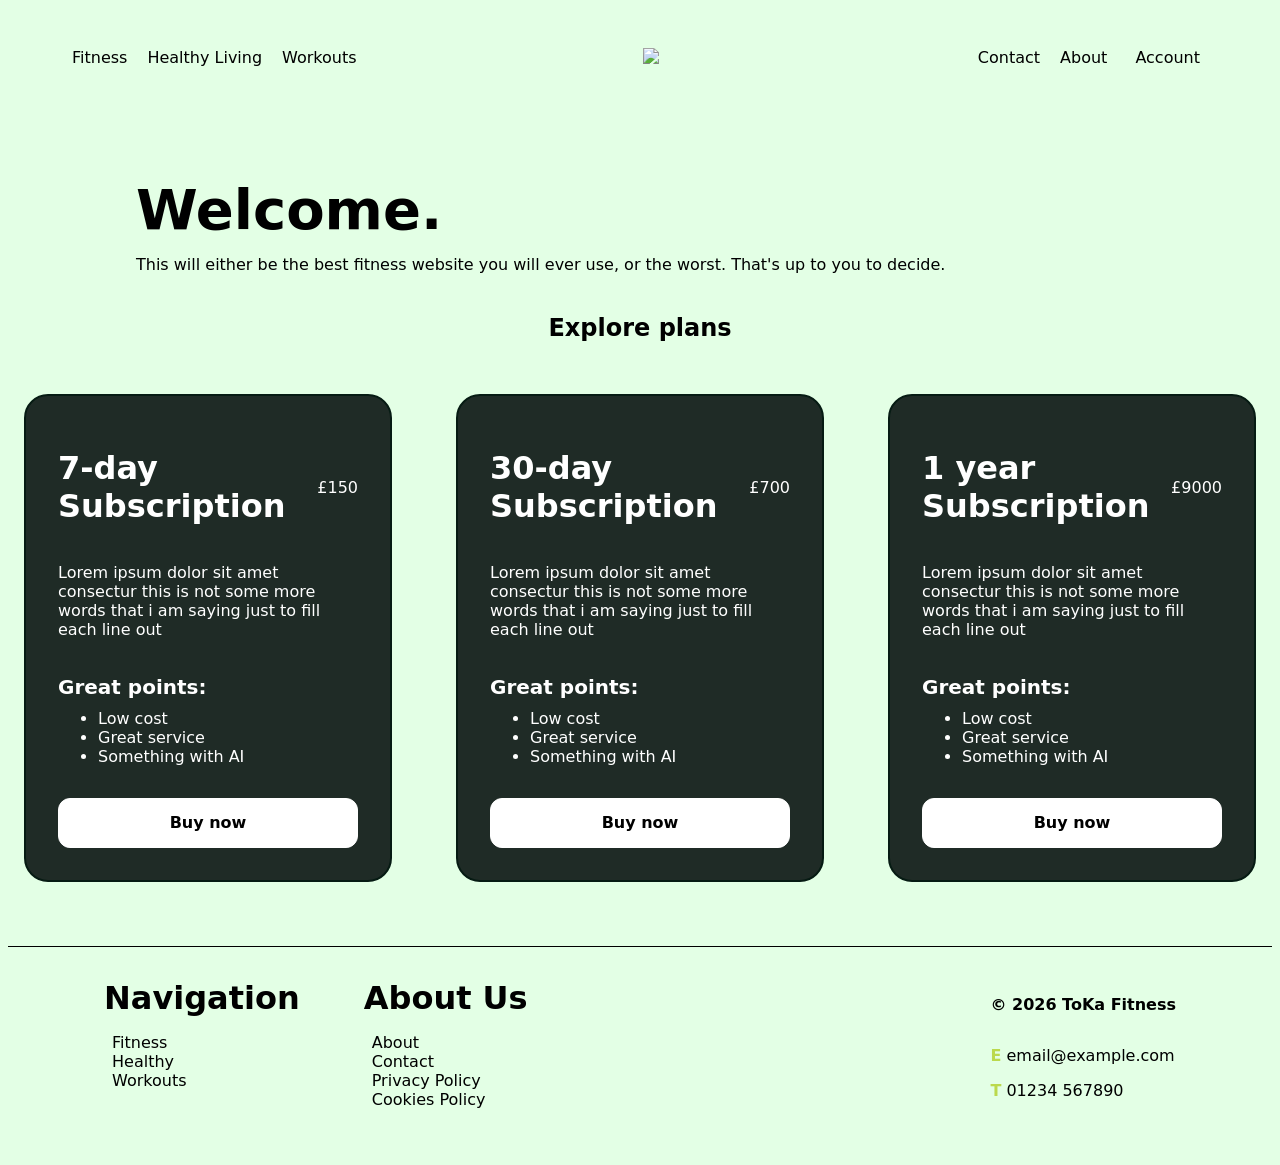
==== index.html @ 428060e7 "Merge branch 'main' of https://github.com/devster3000/fitness-website" ====
<!doctype html>
<html>
  <head>
    <meta charset="utf-8" />
    <title>Home - ToKa</title>
    <meta name="viewport" content="width=device-width, initial-scale=1" />
    <link rel="stylesheet" href="/styles.css" />

    <link rel="icon" type="image/x-icon" href="/assets/logo/favicon.png">
  </head>

  <body>
    <header>
        <nav>
          <ul class="left-buttons">
            <li><a href="/pages/fitness.html">Fitness</a></li>
            <li><a href="/pages/healthyliving.html">Healthy Living</a></li>
            <li><a href="/pages/workouts.html">Workouts</a></li>
          </ul>

          <div class="centre-nav">
            <a href="/index.html"><img src="/assets/logo/wordmark.png"></a>
          </div>

          <ul class="right-buttons">
            <li><a href="/pages/contact.html">Contact</a></li>
            <li><a href="/pages/about.html">About</a></li>
            <div class="dropdown">
              <li class="account-button"><a href="#">Account</a></li>
              <div class="dropdown-items">
                <a href="#">My Account</a>
                <a href="#">Membership</a>
                <a href="#">Friends (0)</a>
                <a href="#">Settings</a>
                <div class="sign-out">
                  <a href="#">Sign Out</a>
                </div>
              </div>
            </div>
          </ul>
        </nav>
    </header>


    <div class="content">
      <h1 class="greeting-text" style="justify-content: start;">Welcome.</h1>
      <p class="subtitle-text">This will either be the best fitness website you will ever use, or the worst. That's up to you to decide.</p>

      <h2 style="display: flex; justify-content: center; padding-top: 20px;">Explore plans</h2>

      <div class="row">
        <div class="box">
          <div class="row">
          <h1>7-day Subscription</h1>
          <p style="size: 12px; justify-content:center; margin-left: 20px;">£150</p>
          </div>

          <p>
            Lorem ipsum dolor sit amet consectur this is not some more words that 
            i am saying just to fill each line out 
          </p>

          <p style="font-weight: bold; font-size: 20px;">Great points:</p>
          <ul style="margin-top: -10px;">
            <li>Low cost</li>
            <li>Great service</li>
            <li>Something with AI</li>

          </ul>

          <a href="#"><div class="box-button">Buy now</div></a>
        </div>

        <div class="box">
          <div class="row">
          <h1>30-day Subscription</h1>
          <p style="size: 12px; justify-content:center; margin-left: 20px;">£700</p>
          </div>

          <p>
            Lorem ipsum dolor sit amet consectur this is not some more words that 
            i am saying just to fill each line out 
          </p>

          <p style="font-weight: bold; font-size: 20px;">Great points:</p>
          <ul style="margin-top: -10px;">
            <li>Low cost</li>
            <li>Great service</li>
            <li>Something with AI</li>

          </ul>

          <a href="#"><div class="box-button">Buy now</div></a>
        </div>

        <div class="box">
          <div class="row">
          <h1>1 year Subscription</h1>
          <p style="size: 12px; justify-content:center; margin-left: 20px;">£9000</p>
          </div>

          <p>
            Lorem ipsum dolor sit amet consectur this is not some more words that 
            i am saying just to fill each line out 
          </p>

          <p style="font-weight: bold; font-size: 20px;">Great points:</p>
          <ul style="margin-top: -10px;">
            <li>Low cost</li>
            <li>Great service</li>
            <li>Something with AI</li>

          </ul>

          <a href="#"><div class="box-button">Buy now</div></a>
        </div>

      </div>

    </div>

    
    <footer>
        <div class="categories">
            <div class="footer-column">
                <div class="footer-titles">Navigation</div>
                <ul>
                    <li class="footer-text"><a href="/pages/fitness.html">Fitness</a></li>
                    <li class="footer-text"><a href="/pages/healthyliving.html">Healthy</a></li>
                    <li class="footer-text"><a href="/pages/workouts.html">Workouts</a></li>
                </ul>
            </div>

            <div class="footer-column">
                <div class="footer-titles">About Us</div>
                <ul>
                    <li class="footer-text"><a href="/pages/about.html">About</a></li>
                    <li class="footer-text"><a href="/pages/contact.html">Contact</a></li>
                    <li class="footer-text"><a href="/pages/policy.html">Privacy Policy</a></li>
                    <li class="footer-text"><a href="/pages/policy.html">Cookies Policy</a></li>
                </ul>

            </div>
        </div>

        <div class="contact">
            <p style="font-weight: bold;">© 2026 ToKa Fitness</p>
            <a href="mailto:email@example.com"><p><b style="color: #bbd94d;">E</b> email@example.com</p></a> 
            <a href="tel:01234567890" style="margin-top: -1rem;"><p><b style="color: #bbd94d;">T</b> 01234 567890</p></a>   
        </div>
    </footer>
  </body>

</html>
---- styles.css ----
/* === Main Page === */
.content {
    margin-top: 2rem;
    margin-left: 2rem;
    margin-right: 2rem;
    margin-bottom: 2rem;

    justify-content: center;
}



/* === Text & Assets === */

body {
    display: flex;
    font-family: system-ui, -apple-system, BlinkMacSystemFont, 'Segoe UI', Roboto, Oxygen, Ubuntu, Cantarell, 'Open Sans', 'Helvetica Neue', sans-serif;
    cursor: url("assets/cursor-files/cursor_pointer.png"), auto;

    background-color: #e3ffe5;

    flex-direction: column;
}

a {
    text-decoration: none;
    color: black;
    cursor: url("/assets/cursor-files/cursor_link.png"), pointer;
}



/* === Nav Bar (header) === */


nav {
    display: flex;
    justify-content: space-between;
    align-items: center;
    padding: 2rem;
}

.theme-button{
    border: 1px solid black;
    border-radius: 1000px;

    max-width: 60px;
    max-height: 30px;

    min-width: 60px;
    min-height: 30px;
}

.theme-button img {
    min-width: 20px;
    min-height: auto;
}

.left-buttons,
.right-buttons {
    display: flex;
    align-items: center;
    flex-direction: row;
    gap: 20px;
    list-style: none;
    margin: 0;
    margin-left: 2rem;
    padding: 0;
}

.left-buttons li,
.right-buttons li,
.footer.text {
    transition: transform 0.3s ease-in-out;
    cursor: pointer;
}

.left-buttons li:hover,
.right-buttons li:hover {
    transform: translateY(-5px);
}

.centre-nav {
    display: flex;
    align-items: center;
    justify-content: center;

    transition: transform 0.3s ease-in-out;
}

.centre-nav img {
    width: 300px;
    height: auto;
    transition: transform 0.3s ease-in-out;

}

.centre-nav:hover {
    transform: translate3d(10px);
}

/* Account button dropdown */
.account-button {
    padding: 0.5rem;
    cursor: pointer;
    align-items: center;
    transition: transform 0.3s ease-in-out;
}

.dropdown {
    position: relative;
    margin-right: 2rem;
}

.dropdown-items {
    display: none;
    position: absolute;
    min-width: 140px;
}

.dropdown-items a {
    padding: 12px 16px;
    display: block;
}

.dropdown-items a:hover {
    color: white;
    background-color: black;
}

.dropdown:hover .dropdown-items {
    display: block;
}

.account-button a {
    color: inherit;
}

.account-button:hover,
.dropdown-items {
    background-color: white;
    color: black;
}

.sign-out a {
    display: block;
}

.sign-out a:hover {
    background-color: #cd3030;
    color: white;
}



/* === Footer === */
footer {
    display: flex;
    justify-content: space-between;
    align-items: start;
    padding: 2rem;
    padding-left: 6rem;
    padding-right: 6rem;
    border-top: 1px solid black;
}

.categories {
    display: flex;
    justify-content: start;
}

.footer-titles {
    font-size: 2rem;
    font-weight: bold;
    padding-right: 4rem;
    list-style: none;
}

.footer-text,
.footer-text li {
    font-size: 1rem;
    margin-left: -2rem;
    text-decoration: none;
    list-style: none;
    transition: transform 0.3s ease-in-out;
}

.footer-text:hover {
    transform: translateX(5px);
}

.contact {
    display: flex;
    flex-direction: column;

    justify-content: start;
    align-items:start;
}


/* === Page Contents === */
.greeting-text {
    display: flex;
    font-size: 3.5rem;
    font-weight: bold;

    padding-left: 6rem;
}

.subtitle-text {
    display: flex;
    padding-left: 6rem;

    margin-top: -1.5rem;
}

.row {
    display: flex;

    align-items: center;
    justify-content: center;
    flex-direction: row;
}

.row img {
    border-radius: 16px;
    max-width: 500px;
    height: auto;
}


.box {
    display: flex;
    flex-direction: column;
    
    margin: 2rem;
    padding: 2rem;

    border: 2px solid #061b13;
    background: #1f2b26;
    border-radius: 24px;
    color: white;

    min-width: 300px;
    min-height: 300px;

    max-width: 310px;

    transition: transform 0.3s ease-in-out;
}

.box:hover,
.box-button:hover {
    transform: translateY(-10px);
}

.box h1 {
    display: flex;

    font-size: 2rem;
    font-weight: bold;
}

.box-button {
    display: flex;

    justify-content: center;
    align-items: center;

    margin-top: 1rem;

    background: white;
    border: 1px solid white;
    border-radius: 12px;

    font-weight: bold;

    min-height: 3rem;

    transition: transform 0.3s ease-in-out;
}

.workout-box {
    display: flex;
    justify-content: center;
    padding-left: 2rem;
}

.workout-box img {
    width: 70px;
    height: auto;
    justify-content: start;
    margin-left: -70px;
}

/* == About Page == */
.about-titles {
    margin-left: 8rem;
    padding-left: 2rem;
    font-weight: bold;

    border-left: 10px solid #bbd94d;
}

.about-row {
    display: flex;

    justify-content: center;
    flex-direction: row;

    margin-left: 8rem;
    margin-right: 8rem;

    margin-top: -70px;
}

.about-row img {
    border-radius: 16px;
    max-width: 1200px;
    height: auto;
}

.about-section {
    display: flex;
    flex-direction: column;
    
    margin: 2rem;
    padding: 2rem;

    min-width: 300px;
    min-height: 200px;

    max-width: 700px;
}


/* Contact Page */


.centred-content {
    display: flex;
    justify-content: center;
    align-items: center;
    flex-direction: column;
}

.form-box {
    display: flex;
    flex-direction: column;

    justify-content: center;
    align-items: center;

    min-width: 700px;

    margin: 2rem;
    padding: 4rem;

    border: 2px solid #1a1a1a;
    background-color: #0c0c0c;
    color: white;
    border-radius: 16px;
}

input[type=text], select, textarea {
    padding: 12px; 
    border: 1px solid white;
    border-radius: 4px; 
    box-sizing: border-box;
    margin-top: 6px; 
    margin-bottom: 16px; 
    resize: vertical
}

input[type=submit] {
    background-color: white;
    background: white;
    border: 1px solid white;
    color: black;
    border-radius: 16px;

    font-weight: bold;
    min-width: 3rem;

    transition: transform 0.3s ease-in-out;
    font-weight: bold;
    padding: 12px 20px;
    border: none;
    cursor: url("/assets/cursor-files/cursor_link.png"), pointer;
}

input[type=submit]:hover {
    transform: translateY(-10px);
}

@media (prefers-color-scheme: dark) {
    
    body {
        background-color: #1f2b26;
        color: white;
    }

    a {
        color: white;
    }

    footer {
        border-top: 1px solid white;
    }

    /*Account Button / Dropdown */
    
    .account-button:hover {
        border: 1px solid white;
        background-color: white;
        color: black;
    }

    .dropdown-items a:hover {
        color: black;
        background-color: white;
    }

    .dropdown-items {
        background-color: #131313;
        color: white;
    }

    .sign-out a:hover {
        background-color: #cd3030;
        color: white;
    }

    /*Page contents */

    .box {
        border: 2px solid #1a1a1a;
        background-color: #0c0c0c;
        color: white;
    }

    .box-button {
        background: white;
        border: 1px solid white;
        color: black;

        color: black;
    }

    .about-titles {
        border-left: 10px solid rgb(73, 219, 114);
    }

    input[type=submit] {
        background-color: white;
        background: white;
        border: 1px solid white;
        color: black;
    }

    .about-titles {
        border-left: 10px solid #bbd94d;
    }

}

/* Mobile Layout  */
@media screen and (max-width: 700px) {

    .content {
        margin: 1rem;
    }

    nav {
        flex-direction: column;
        gap: 1rem;
        text-align: center;
        padding: 1rem;
    }

    .left-buttons,
    .right-buttons {
        flex-wrap: wrap;
        justify-content: center;
        gap: 10px;
    }

    .centre-nav img {
        width: 200px;
    }

    .greeting-text {
        font-size: 2rem;
        padding-left: 1rem;
    }

    .subtitle-text {
        padding-left: 1rem;
        margin-top: -1rem;
    }

    .row,
    .about-row {
        flex-direction: column;
        margin: 0;
        gap: 1rem;
    }

    .row img,
    .about-row img {
        width: 100%;
        max-width: 100%;
        height: auto;
    }

    .box {
        min-width: unset;
        width: 100%;
        max-width: 100%;
        margin: 0.5rem 0;
        box-sizing: border-box;
    }

    .box h1 {
        font-size: 1.5rem;
    }

    .workout-box {
        justify-content: center;
        flex-direction: row;
        padding-left: 1rem;
    }

    .workout-box img {
        width: 70px;
        height: auto;
        justify-content: start;
        margin-left: -70px;
    }

    /* About page */
    .about-titles {
        margin: 1rem;
        padding-left: 1rem;
    }

    .about-section {
        min-width: unset;
        max-width: 100%;
        margin: 1rem;
        padding: 1rem;
    }

    /* Footer */
    footer {
        flex-direction: column;
        padding: 1rem;
        gap: 1rem;
    }

    .footer-titles {
        padding-right: 0;
        font-size: 1.5rem;
    }

    .footer-text,
    .footer-text li {
        margin-left: 0;
    }
}
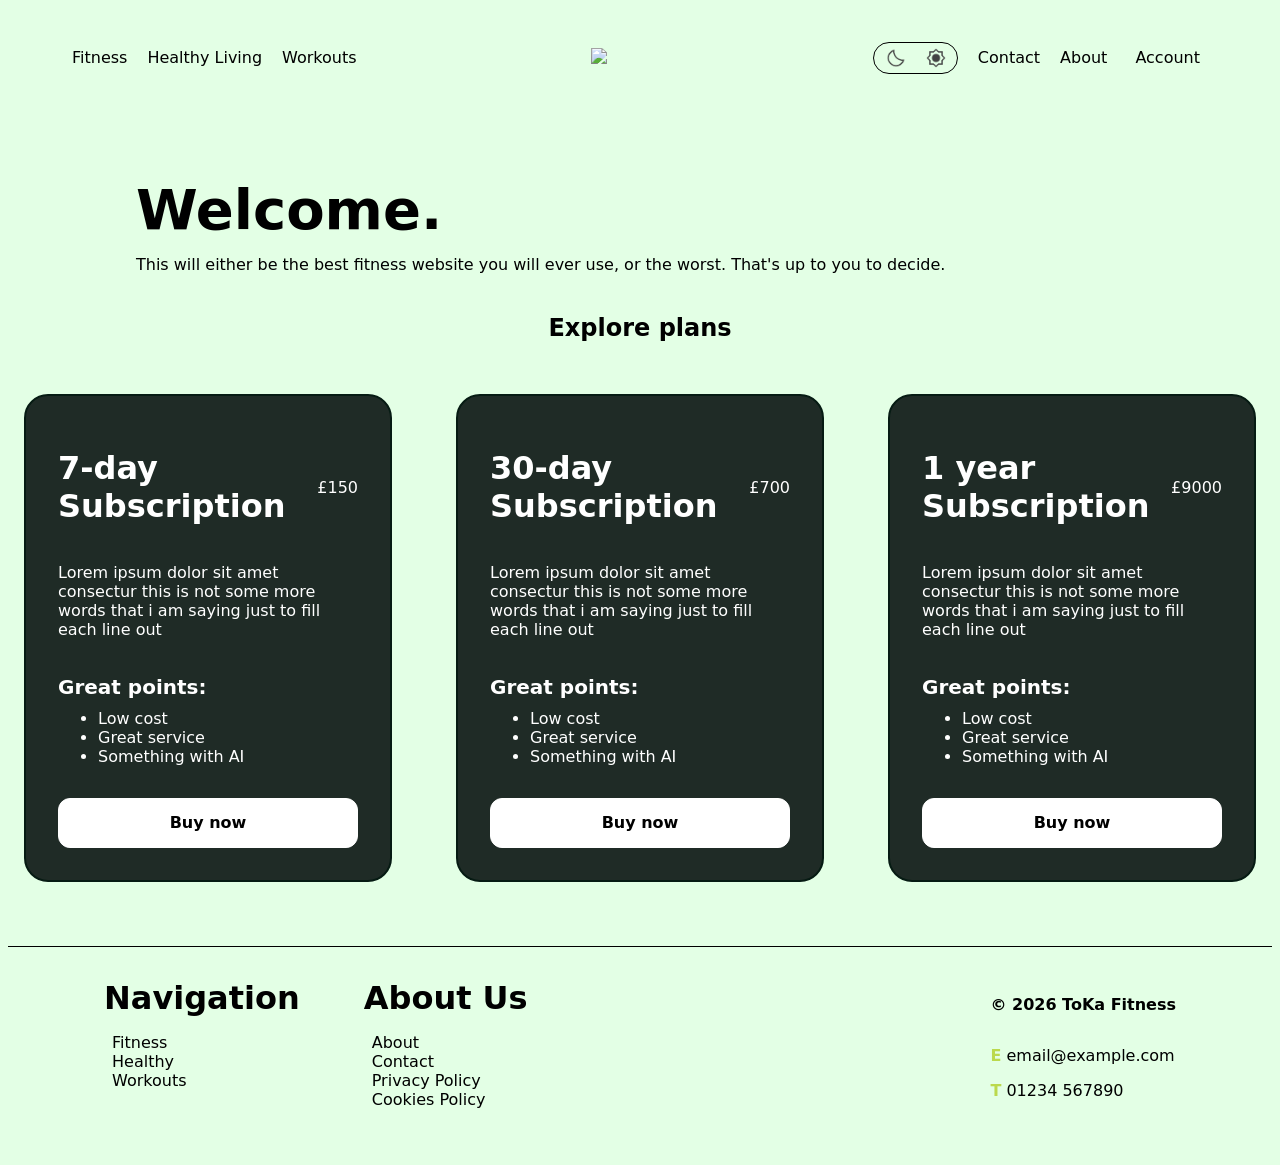
==== commit 83a9e50d: "Add button UI, and add js folder" ====
--- a/index.html
+++ b/index.html
@@ -10,7 +10,7 @@
   </head>
 
   <body>
-    <header>
+      <header>
         <nav>
           <ul class="left-buttons">
             <li><a href="/pages/fitness.html">Fitness</a></li>
@@ -23,6 +23,10 @@
           </div>
 
           <ul class="right-buttons">
+            <div class="theme-button">
+              <img src="/assets/icons/moon_dark.png">
+              <img src="/assets/icons/sun_dark.png">
+            </div>
             <li><a href="/pages/contact.html">Contact</a></li>
             <li><a href="/pages/about.html">About</a></li>
             <div class="dropdown">
@@ -40,7 +44,6 @@
           </ul>
         </nav>
     </header>
-
 
     <div class="content">
       <h1 class="greeting-text" style="justify-content: start;">Welcome.</h1>
--- a/styles.css
+++ b/styles.css
@@ -41,6 +41,7 @@
 }
 
 .theme-button{
+    display: flex;
     border: 1px solid black;
     border-radius: 1000px;
 
@@ -49,11 +50,20 @@
 
     min-width: 60px;
     min-height: 30px;
+
+    justify-content: space-between;
+    align-items: center;
+    flex-direction: row;
+
+    padding-left: 0.7rem;
+    padding-right: 0.7rem;
+
 }
 
 .theme-button img {
-    min-width: 20px;
-    min-height: auto;
+    max-width: 20px;
+    max-height: 20px;
+
 }
 
 .left-buttons,
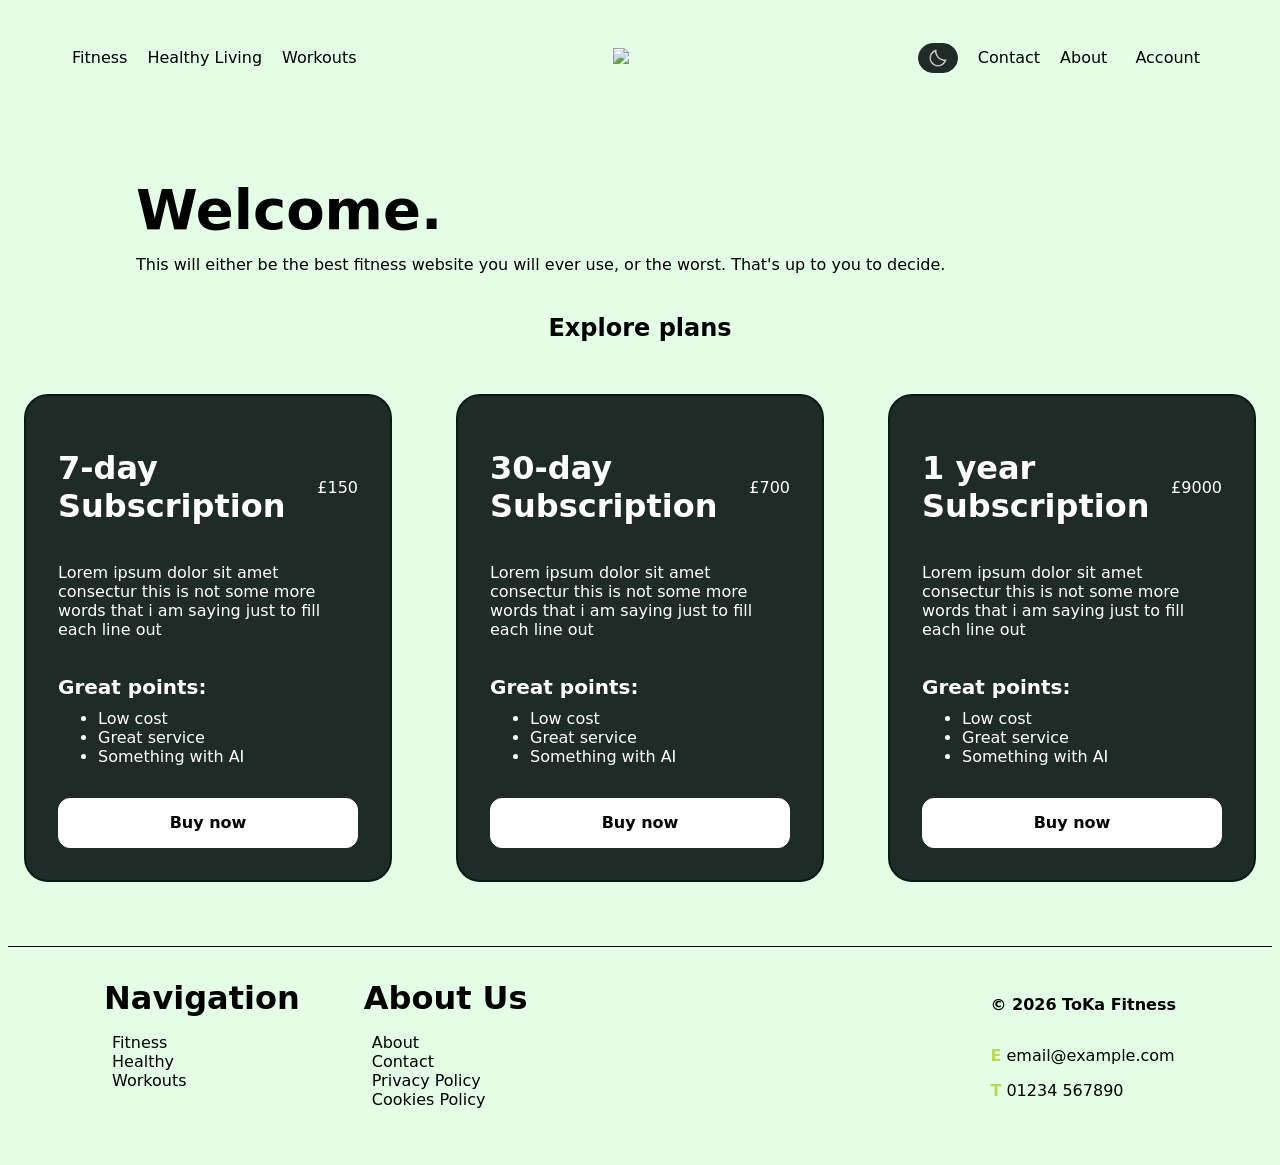
==== commit cb6b1334: "Added stuff" ====
--- a/index.html
+++ b/index.html
@@ -23,10 +23,9 @@
           </div>
 
           <ul class="right-buttons">
-            <div class="theme-button">
-              <img src="/assets/icons/moon_dark.png">
-              <img src="/assets/icons/sun_dark.png">
-            </div>
+            <button class="theme-button" type="button">
+              <img src="/assets/icons/moon_light.png">
+            </button>
             <li><a href="/pages/contact.html">Contact</a></li>
             <li><a href="/pages/about.html">About</a></li>
             <div class="dropdown">
@@ -152,6 +151,9 @@
             <a href="tel:01234567890" style="margin-top: -1rem;"><p><b style="color: #bbd94d;">T</b> 01234 567890</p></a>   
         </div>
     </footer>
+
+    <script>src="/js/script.js"</script>
+    
   </body>
 
 </html>
--- a/styles.css
+++ b/styles.css
@@ -1,3 +1,11 @@
+:root {
+    --background: #e3ffe5;
+    --text-colour: black;
+
+    --button-background: #1f2b26;
+}
+
+
 /* === Main Page === */
 .content {
     margin-top: 2rem;
@@ -42,27 +50,25 @@
 
 .theme-button{
     display: flex;
-    border: 1px solid black;
+    border: 1px solid #1f2b26;
+    background-color: #1f2b26;
     border-radius: 1000px;
 
-    max-width: 60px;
+    max-width: 40px;
     max-height: 30px;
 
-    min-width: 60px;
+    min-width: 40px;
     min-height: 30px;
 
-    justify-content: space-between;
-    align-items: center;
+    align-items: center;
+    justify-content: center;
     flex-direction: row;
-
-    padding-left: 0.7rem;
-    padding-right: 0.7rem;
-
 }
 
 .theme-button img {
     max-width: 20px;
     max-height: 20px;
+
 
 }
 
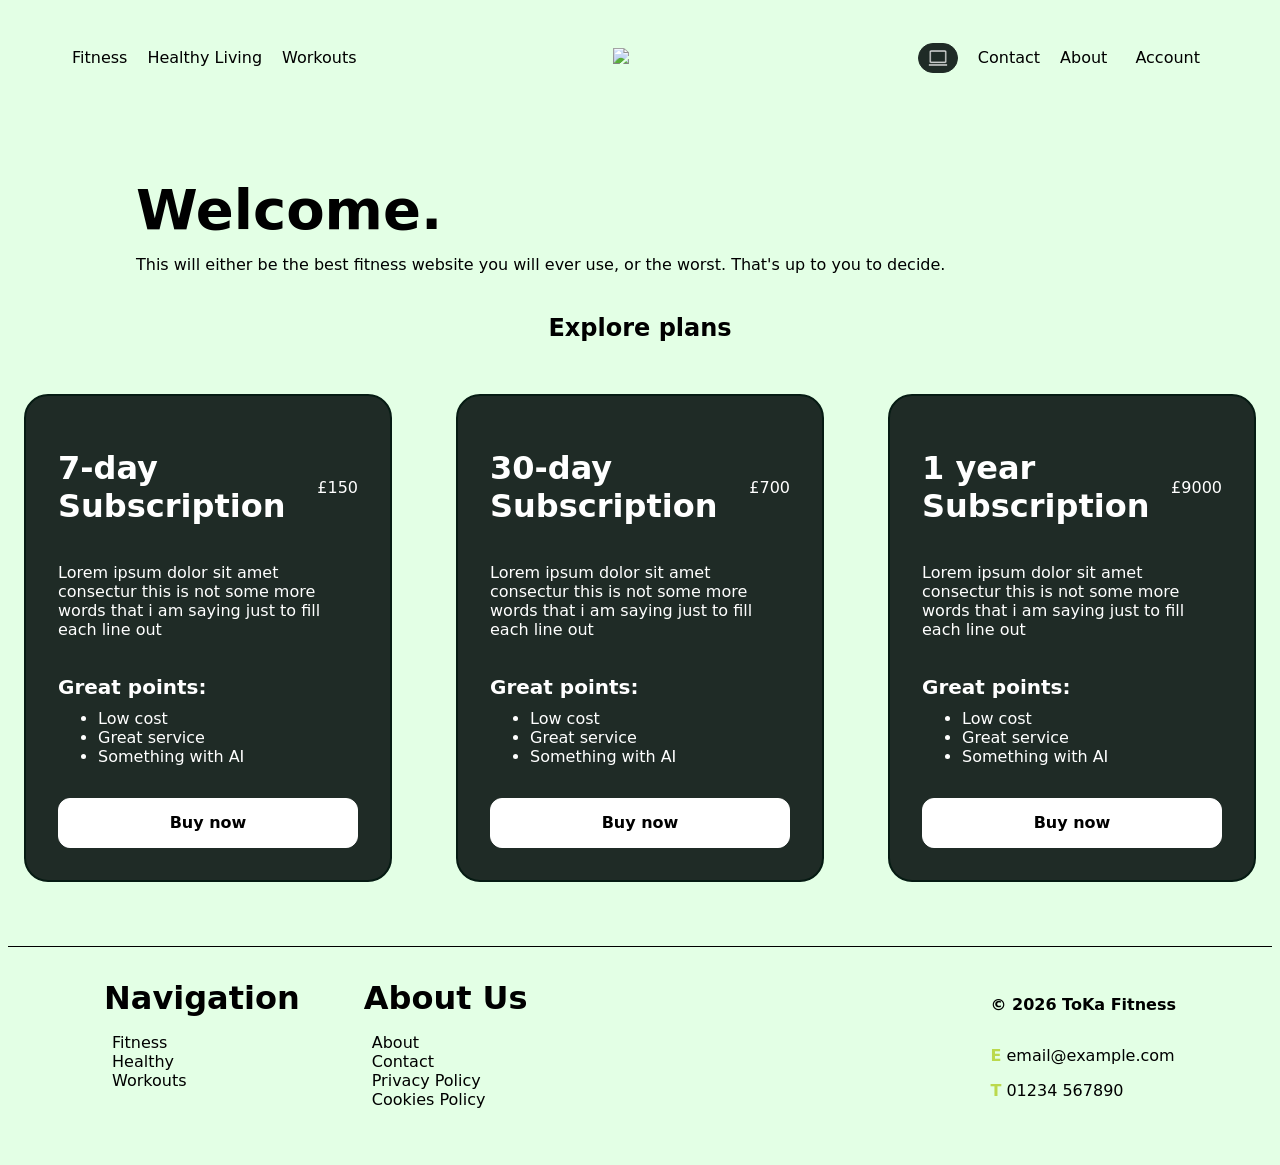
==== commit 10664893: "Added colour themes" ====
--- a/index.html
+++ b/index.html
@@ -23,8 +23,8 @@
           </div>
 
           <ul class="right-buttons">
-            <button class="theme-button" type="button">
-              <img src="/assets/icons/moon_light.png">
+            <button class="theme-button" id="themeButton" type="button">
+              <img id="themeIcon" src="/assets/icons/computer_light.png">
             </button>
             <li><a href="/pages/contact.html">Contact</a></li>
             <li><a href="/pages/about.html">About</a></li>
@@ -152,8 +152,8 @@
         </div>
     </footer>
 
-    <script>src="/js/script.js"</script>
-    
+    <script src="js/script.js"></script>
+
   </body>
 
 </html>
--- a/styles.css
+++ b/styles.css
@@ -1,12 +1,171 @@
+/*=== COLOURS === */
+
 :root {
     --background: #e3ffe5;
     --text-colour: black;
 
     --button-background: #1f2b26;
+
+    --nav-text: black;
+    --nav-background: transparent;
+
+    --border-colour: black;
+    --footer-border: black;
+
+    --dropdown-background: white;
+    --dropdown-text: black;
+    --dropdown-hover-background: black;
+    --dropdown-hover-text: white;
+
+    --box-background: #1f2b26;
+    --box-border: #061b13;
+    --box-text: white;
+
+    --box-button-background: white;
+    --box-button-border: white;
+    --box-button-text: black;
+
+    --about-border: #bbd94d;
+
+    --form-background: #0c0c0c;
+    --form-border: #1a1a1a;
+    --form-text: white;
+
+    --input-background: white;
+    --input-border: white;
+    --input-text: black;
+
+    --submit-background: white;
+    --submit-border: white;
+    --submit-text: black;
+}
+
+@media (prefers-color-scheme: dark) {
+    :root {
+        --background: #1f2b26;
+        --text-colour: white;
+
+        --button-background: #0c0c0c;
+
+        --nav-text: white;
+        --nav-background: transparent;
+
+        --border-colour: white;
+        --footer-border: white;
+
+        --dropdown-background: #131313;
+        --dropdown-text: white;
+        --dropdown-hover-background: white;
+        --dropdown-hover-text: black;
+
+        --box-background: #0c0c0c;
+        --box-border: #1a1a1a;
+        --box-text: white;
+
+        --box-button-background: white;
+        --box-button-border: white;
+        --box-button-text: black;
+
+        --about-border: #bbd94d;
+
+        --form-background: #0c0c0c;
+        --form-border: #1a1a1a;
+        --form-text: white;
+
+        --input-background: white;
+        --input-border: white;
+        --input-text: black;
+
+        --submit-background: white;
+        --submit-border: white;
+        --submit-text: black;
+    }
+}
+
+/* Forced colour change */
+html[data-theme="light"] {
+    --background: #e3ffe5;
+    --text-colour: black;
+
+    --button-background: #1f2b26;
+
+    --nav-text: black;
+    --nav-background: transparent;
+
+    --border-colour: black;
+    --footer-border: black;
+
+    --dropdown-background: white;
+    --dropdown-text: black;
+    --dropdown-hover-background: black;
+    --dropdown-hover-text: white;
+
+    --box-background: #1f2b26;
+    --box-border: #061b13;
+    --box-text: white;
+
+    --box-button-background: white;
+    --box-button-border: white;
+    --box-button-text: black;
+
+    --about-border: #bbd94d;
+
+    --form-background: #0c0c0c;
+    --form-border: #1a1a1a;
+    --form-text: white;
+
+    --input-background: white;
+    --input-border: white;
+    --input-text: black;
+
+    --submit-background: white;
+    --submit-border: white;
+    --submit-text: black;
+}
+
+html[data-theme="dark"] {
+    --background: #1f2b26;
+    --text-colour: white;
+
+    --button-background: #0c0c0c;
+
+    --nav-text: white;
+    --nav-background: transparent;
+
+    --border-colour: white;
+    --footer-border: white;
+
+    --dropdown-background: #131313;
+    --dropdown-text: white;
+    --dropdown-hover-background: white;
+    --dropdown-hover-text: black;
+
+    --box-background: #0c0c0c;
+    --box-border: #1a1a1a;
+    --box-text: white;
+
+    --box-button-background: white;
+    --box-button-border: white;
+    --box-button-text: black;
+
+    --about-border: #bbd94d;
+
+    --form-background: #0c0c0c;
+    --form-border: #1a1a1a;
+    --form-text: white;
+
+    --input-background: white;
+    --input-border: white;
+    --input-text: black;
+
+    --submit-background: white;
+    --submit-border: white;
+    --submit-text: black;
 }
 
 
 /* === Main Page === */
+
 .content {
     margin-top: 2rem;
     margin-left: 2rem;
@@ -17,30 +176,31 @@
 }
 
 
-
 /* === Text & Assets === */
 
 body {
     display: flex;
-    font-family: system-ui, -apple-system, BlinkMacSystemFont, 'Segoe UI', Roboto, Oxygen, Ubuntu, Cantarell, 'Open Sans', 'Helvetica Neue', sans-serif;
+    font-family: system-ui, -apple-system, BlinkMacSystemFont, 'Segoe UI',
+        Roboto, Oxygen, Ubuntu, Cantarell, 'Open Sans', 'Helvetica Neue',
+        sans-serif;
+
     cursor: url("assets/cursor-files/cursor_pointer.png"), auto;
 
-    background-color: #e3ffe5;
+    background-color: var(--background);
+    color: var(--text-colour);
 
     flex-direction: column;
 }
 
 a {
     text-decoration: none;
-    color: black;
+    color: var(--text-colour);
     cursor: url("/assets/cursor-files/cursor_link.png"), pointer;
 }
 
 
-
 /* === Nav Bar (header) === */
 
-
 nav {
     display: flex;
     justify-content: space-between;
@@ -48,10 +208,11 @@
     padding: 2rem;
 }
 
-.theme-button{
-    display: flex;
-    border: 1px solid #1f2b26;
-    background-color: #1f2b26;
+.theme-button {
+    display: flex;
+
+    border: 1px solid var(--button-background);
+    background-color: var(--button-background);
     border-radius: 1000px;
 
     max-width: 40px;
@@ -68,8 +229,6 @@
 .theme-button img {
     max-width: 20px;
     max-height: 20px;
-
-
 }
 
 .left-buttons,
@@ -108,14 +267,15 @@
     width: 300px;
     height: auto;
     transition: transform 0.3s ease-in-out;
-
 }
 
 .centre-nav:hover {
     transform: translate3d(10px);
 }
 
+
 /* Account button dropdown */
+
 .account-button {
     padding: 0.5rem;
     cursor: pointer;
@@ -132,6 +292,9 @@
     display: none;
     position: absolute;
     min-width: 140px;
+
+    background-color: var(--dropdown-background);
+    color: var(--dropdown-text);
 }
 
 .dropdown-items a {
@@ -140,8 +303,8 @@
 }
 
 .dropdown-items a:hover {
-    color: white;
-    background-color: black;
+    color: var(--dropdown-hover-text);
+    background-color: var(--dropdown-hover-background);
 }
 
 .dropdown:hover .dropdown-items {
@@ -154,8 +317,8 @@
 
 .account-button:hover,
 .dropdown-items {
-    background-color: white;
-    color: black;
+    background-color: var(--dropdown-background);
+    color: var(--dropdown-text);
 }
 
 .sign-out a {
@@ -168,16 +331,18 @@
 }
 
 
-
 /* === Footer === */
+
 footer {
     display: flex;
     justify-content: space-between;
     align-items: start;
+
     padding: 2rem;
     padding-left: 6rem;
     padding-right: 6rem;
-    border-top: 1px solid black;
+
+    border-top: 1px solid var(--footer-border);
 }
 
 .categories {
@@ -210,11 +375,12 @@
     flex-direction: column;
 
     justify-content: start;
-    align-items:start;
+    align-items: start;
 }
 
 
 /* === Page Contents === */
+
 .greeting-text {
     display: flex;
     font-size: 3.5rem;
@@ -248,14 +414,14 @@
 .box {
     display: flex;
     flex-direction: column;
-    
+
     margin: 2rem;
     padding: 2rem;
 
-    border: 2px solid #061b13;
-    background: #1f2b26;
+    border: 2px solid var(--box-border);
+    background: var(--box-background);
     border-radius: 24px;
-    color: white;
+    color: var(--box-text);
 
     min-width: 300px;
     min-height: 300px;
@@ -285,8 +451,10 @@
 
     margin-top: 1rem;
 
-    background: white;
-    border: 1px solid white;
+    background: var(--box-button-background);
+    border: 1px solid var(--box-button-border);
+    color: var(--box-button-text);
+
     border-radius: 12px;
 
     font-weight: bold;
@@ -309,13 +477,15 @@
     margin-left: -70px;
 }
 
-/* == About Page == */
+
+/* === About Page === */
+
 .about-titles {
     margin-left: 8rem;
     padding-left: 2rem;
     font-weight: bold;
 
-    border-left: 10px solid #bbd94d;
+    border-left: 10px solid var(--about-border);
 }
 
 .about-row {
@@ -339,7 +509,7 @@
 .about-section {
     display: flex;
     flex-direction: column;
-    
+
     margin: 2rem;
     padding: 2rem;
 
@@ -350,8 +520,7 @@
 }
 
 
-/* Contact Page */
-
+/* === Contact Page === */
 
 .centred-content {
     display: flex;
@@ -372,36 +541,46 @@
     margin: 2rem;
     padding: 4rem;
 
-    border: 2px solid #1a1a1a;
-    background-color: #0c0c0c;
-    color: white;
+    border: 2px solid var(--form-border);
+    background-color: var(--form-background);
+    color: var(--form-text);
+
     border-radius: 16px;
 }
 
-input[type=text], select, textarea {
-    padding: 12px; 
-    border: 1px solid white;
-    border-radius: 4px; 
+input[type=text],
+select,
+textarea {
+    padding: 12px;
+
+    border: 1px solid var(--input-border);
+    border-radius: 4px;
+
     box-sizing: border-box;
-    margin-top: 6px; 
-    margin-bottom: 16px; 
-    resize: vertical
+
+    margin-top: 6px;
+    margin-bottom: 16px;
+
+    resize: vertical;
+
+    background-color: var(--input-background);
+    color: var(--input-text);
 }
 
 input[type=submit] {
-    background-color: white;
-    background: white;
-    border: 1px solid white;
-    color: black;
+    background-color: var(--submit-background);
+    border: 1px solid var(--submit-border);
+    color: var(--submit-text);
+
     border-radius: 16px;
 
     font-weight: bold;
     min-width: 3rem;
 
     transition: transform 0.3s ease-in-out;
-    font-weight: bold;
+
     padding: 12px 20px;
-    border: none;
+
     cursor: url("/assets/cursor-files/cursor_link.png"), pointer;
 }
 
@@ -409,78 +588,9 @@
     transform: translateY(-10px);
 }
 
-@media (prefers-color-scheme: dark) {
-    
-    body {
-        background-color: #1f2b26;
-        color: white;
-    }
-
-    a {
-        color: white;
-    }
-
-    footer {
-        border-top: 1px solid white;
-    }
-
-    /*Account Button / Dropdown */
-    
-    .account-button:hover {
-        border: 1px solid white;
-        background-color: white;
-        color: black;
-    }
-
-    .dropdown-items a:hover {
-        color: black;
-        background-color: white;
-    }
-
-    .dropdown-items {
-        background-color: #131313;
-        color: white;
-    }
-
-    .sign-out a:hover {
-        background-color: #cd3030;
-        color: white;
-    }
-
-    /*Page contents */
-
-    .box {
-        border: 2px solid #1a1a1a;
-        background-color: #0c0c0c;
-        color: white;
-    }
-
-    .box-button {
-        background: white;
-        border: 1px solid white;
-        color: black;
-
-        color: black;
-    }
-
-    .about-titles {
-        border-left: 10px solid rgb(73, 219, 114);
-    }
-
-    input[type=submit] {
-        background-color: white;
-        background: white;
-        border: 1px solid white;
-        color: black;
-    }
-
-    .about-titles {
-        border-left: 10px solid #bbd94d;
-    }
-
-}
-
-/* Mobile Layout  */
+
+/* === Mobile Layout === */
+
 @media screen and (max-width: 700px) {
 
     .content {
@@ -555,6 +665,7 @@
     }
 
     /* About page */
+
     .about-titles {
         margin: 1rem;
         padding-left: 1rem;
@@ -568,6 +679,7 @@
     }
 
     /* Footer */
+
     footer {
         flex-direction: column;
         padding: 1rem;
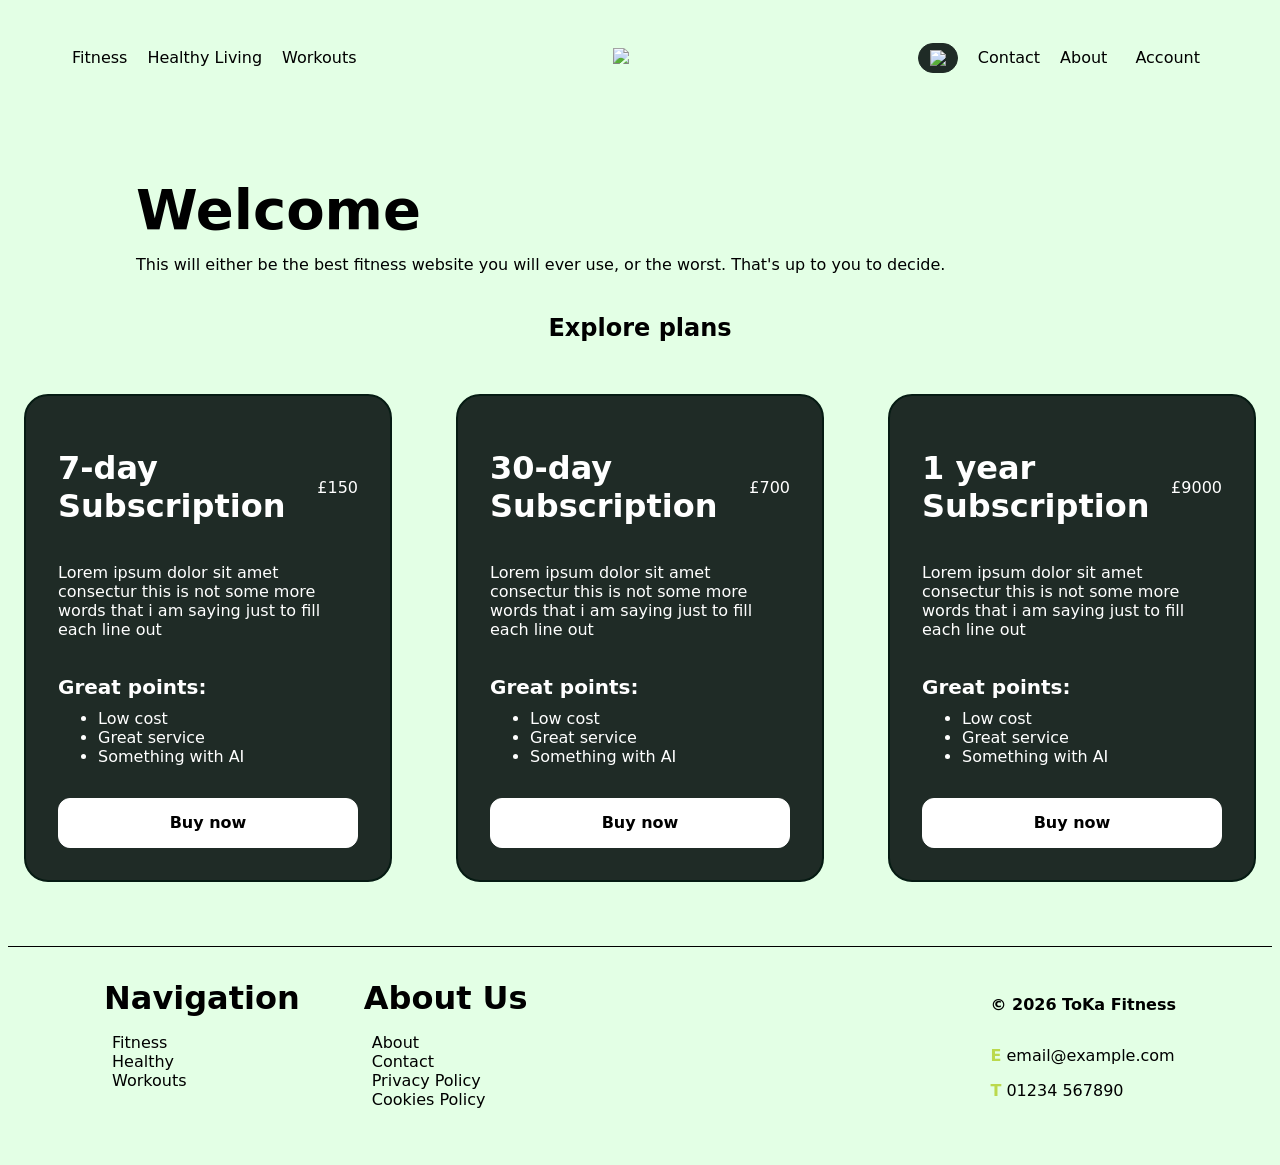
==== commit d1128ace: "Add name field" ====
--- a/index.html
+++ b/index.html
@@ -31,7 +31,7 @@
             <div class="dropdown">
               <li class="account-button"><a href="#">Account</a></li>
               <div class="dropdown-items">
-                <a href="#">My Account</a>
+                <a href="/pages/name_change.html">My Account</a>
                 <a href="#">Membership</a>
                 <a href="#">Friends (0)</a>
                 <a href="#">Settings</a>
@@ -45,7 +45,7 @@
     </header>
 
     <div class="content">
-      <h1 class="greeting-text" style="justify-content: start;">Welcome.</h1>
+      <h1 class="greeting-text" style="justify-content: start;" id="nameText">Welcome</h1>
       <p class="subtitle-text">This will either be the best fitness website you will ever use, or the worst. That's up to you to decide.</p>
 
       <h2 style="display: flex; justify-content: center; padding-top: 20px;">Explore plans</h2>
--- a/styles.css
+++ b/styles.css
@@ -214,6 +214,8 @@
     border: 1px solid var(--button-background);
     background-color: var(--button-background);
     border-radius: 1000px;
+
+    cursor: url("/assets/cursor-files/cursor_link.png"), pointer;
 
     max-width: 40px;
     max-height: 30px;
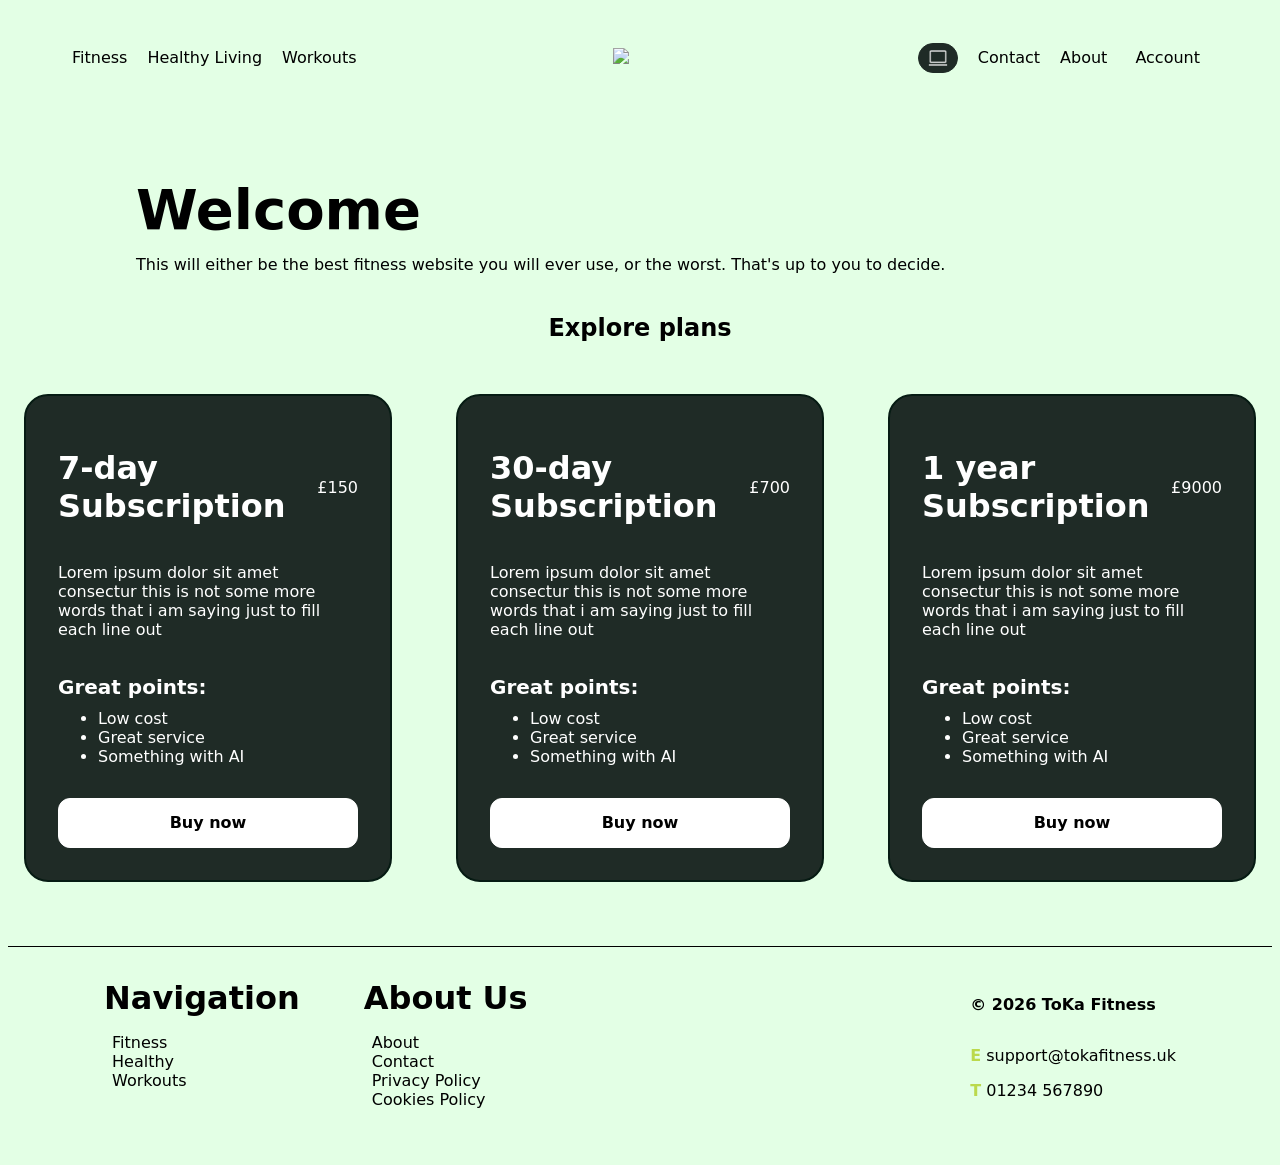
==== commit c1160ffa: "Simplified footer.html and header..html  referencing" ====
--- a/index.html
+++ b/index.html
@@ -7,42 +7,13 @@
     <link rel="stylesheet" href="/styles.css" />
 
     <link rel="icon" type="image/x-icon" href="/assets/logo/favicon.png">
+    <script src="/js/components.js"></script>
+
   </head>
 
   <body>
-      <header>
-        <nav>
-          <ul class="left-buttons">
-            <li><a href="/pages/fitness.html">Fitness</a></li>
-            <li><a href="/pages/healthyliving.html">Healthy Living</a></li>
-            <li><a href="/pages/workouts.html">Workouts</a></li>
-          </ul>
 
-          <div class="centre-nav">
-            <a href="/index.html"><img src="/assets/logo/wordmark.png"></a>
-          </div>
-
-          <ul class="right-buttons">
-            <button class="theme-button" id="themeButton" type="button">
-              <img id="themeIcon" src="/assets/icons/computer_light.png">
-            </button>
-            <li><a href="/pages/contact.html">Contact</a></li>
-            <li><a href="/pages/about.html">About</a></li>
-            <div class="dropdown">
-              <li class="account-button"><a href="#">Account</a></li>
-              <div class="dropdown-items">
-                <a href="/pages/name_change.html">My Account</a>
-                <a href="#">Membership</a>
-                <a href="#">Friends (0)</a>
-                <a href="#">Settings</a>
-                <div class="sign-out">
-                  <a href="#">Sign Out</a>
-                </div>
-              </div>
-            </div>
-          </ul>
-        </nav>
-    </header>
+    <div id="header"></div>
 
     <div class="content">
       <h1 class="greeting-text" style="justify-content: start;" id="nameText">Welcome</h1>
@@ -121,36 +92,7 @@
 
     </div>
 
-    
-    <footer>
-        <div class="categories">
-            <div class="footer-column">
-                <div class="footer-titles">Navigation</div>
-                <ul>
-                    <li class="footer-text"><a href="/pages/fitness.html">Fitness</a></li>
-                    <li class="footer-text"><a href="/pages/healthyliving.html">Healthy</a></li>
-                    <li class="footer-text"><a href="/pages/workouts.html">Workouts</a></li>
-                </ul>
-            </div>
-
-            <div class="footer-column">
-                <div class="footer-titles">About Us</div>
-                <ul>
-                    <li class="footer-text"><a href="/pages/about.html">About</a></li>
-                    <li class="footer-text"><a href="/pages/contact.html">Contact</a></li>
-                    <li class="footer-text"><a href="/pages/policy.html">Privacy Policy</a></li>
-                    <li class="footer-text"><a href="/pages/policy.html">Cookies Policy</a></li>
-                </ul>
-
-            </div>
-        </div>
-
-        <div class="contact">
-            <p style="font-weight: bold;">© 2026 ToKa Fitness</p>
-            <a href="mailto:email@example.com"><p><b style="color: #bbd94d;">E</b> email@example.com</p></a> 
-            <a href="tel:01234567890" style="margin-top: -1rem;"><p><b style="color: #bbd94d;">T</b> 01234 567890</p></a>   
-        </div>
-    </footer>
+    <div id="footer"></div>
 
     <script src="js/script.js"></script>
 
